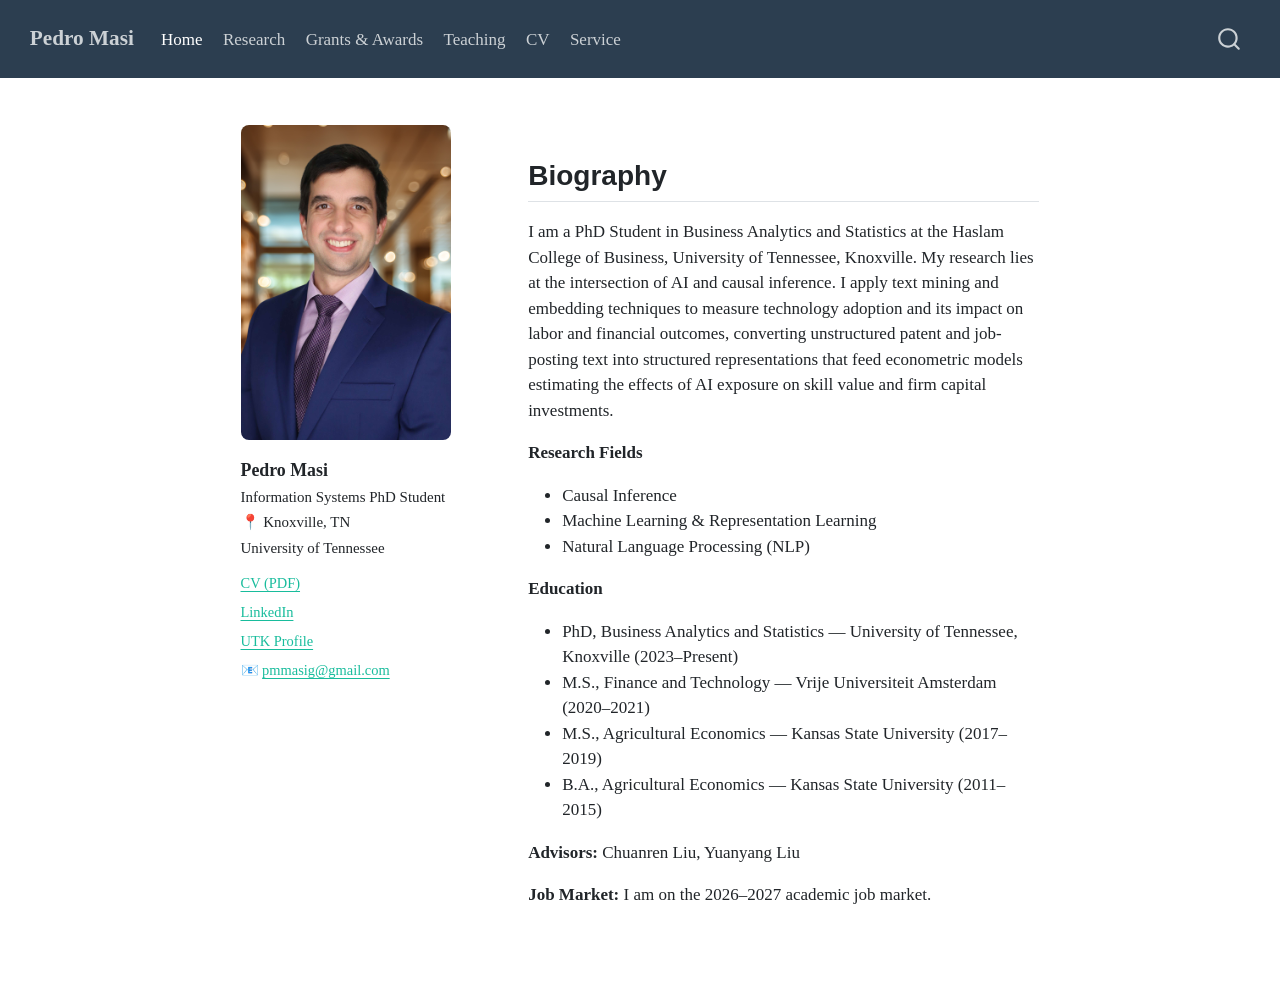
==== docs/index.html @ d35f0a18 "updated" ====
<!DOCTYPE html>
<html xmlns="http://www.w3.org/1999/xhtml" lang="en" xml:lang="en"><head>

<meta charset="utf-8">
<meta name="generator" content="quarto-1.9.37">

<meta name="viewport" content="width=device-width, initial-scale=1.0, user-scalable=yes">


<title>Pedro Masi</title>
<style>
/* Default styles provided by pandoc.
** See https://pandoc.org/MANUAL.html#variables-for-html for config info.
*/
code{white-space: pre-wrap;}
span.smallcaps{font-variant: small-caps;}
div.columns{display: flex; gap: min(4vw, 1.5em);}
div.column{flex: auto; overflow-x: auto;}
div.hanging-indent{margin-left: 1.5em; text-indent: -1.5em;}
ul.task-list{list-style: none;}
ul.task-list li input[type="checkbox"] {
  width: 0.8em;
  margin: 0 0.8em 0.2em -1em; /* quarto-specific, see https://github.com/quarto-dev/quarto-cli/issues/4556 */ 
  vertical-align: middle;
}
</style>


<script src="site_libs/quarto-nav/quarto-nav.js"></script>
<script src="site_libs/quarto-nav/headroom.min.js"></script>
<script src="site_libs/clipboard/clipboard.min.js"></script>
<script src="site_libs/quarto-search/autocomplete.umd.js"></script>
<script src="site_libs/quarto-search/fuse.min.js"></script>
<script src="site_libs/quarto-search/quarto-search.js"></script>
<meta name="quarto:offset" content="./">
<script src="site_libs/quarto-html/quarto.js" type="module"></script>
<script src="site_libs/quarto-html/tabsets/tabsets.js" type="module"></script>
<script src="site_libs/quarto-html/popper.min.js"></script>
<script src="site_libs/quarto-html/tippy.umd.min.js"></script>
<script src="site_libs/quarto-html/anchor.min.js"></script>
<link href="site_libs/quarto-html/tippy.css" rel="stylesheet">
<link href="site_libs/quarto-html/quarto-syntax-highlighting-7f8f88aac4f3542376d5c11b86a4c14d.css" rel="stylesheet" id="quarto-text-highlighting-styles">
<script src="site_libs/bootstrap/bootstrap.min.js"></script>
<link href="site_libs/bootstrap/bootstrap-icons.css" rel="stylesheet">
<link href="site_libs/bootstrap/bootstrap-6b423f165eeea3787de40cb4f8e821c3.min.css" rel="stylesheet" append-hash="true" id="quarto-bootstrap" data-mode="light">
<script id="quarto-search-options" type="application/json">{
  "location": "navbar",
  "copy-button": false,
  "collapse-after": 3,
  "panel-placement": "end",
  "type": "overlay",
  "limit": 50,
  "keyboard-shortcut": [
    "f",
    "/",
    "s"
  ],
  "show-item-context": false,
  "language": {
    "search-no-results-text": "No results",
    "search-matching-documents-text": "matching documents",
    "search-copy-link-title": "Copy link to search",
    "search-hide-matches-text": "Hide additional matches",
    "search-more-match-text": "more match in this document",
    "search-more-matches-text": "more matches in this document",
    "search-clear-button-title": "Clear",
    "search-text-placeholder": "",
    "search-detached-cancel-button-title": "Cancel",
    "search-submit-button-title": "Submit",
    "search-label": "Search"
  }
}</script>


<link rel="stylesheet" href="styles.css">
</head>

<body class="nav-fixed fullcontent quarto-light">

<div id="quarto-search-results"></div>
  <header id="quarto-header" class="headroom fixed-top">
    <nav class="navbar navbar-expand-lg " data-bs-theme="dark">
      <div class="navbar-container container-fluid">
      <div class="navbar-brand-container mx-auto">
    <a class="navbar-brand" href="./index.html">
    <span class="navbar-title">Pedro Masi</span>
    </a>
  </div>
            <div id="quarto-search" class="" title="Search"></div>
          <button class="navbar-toggler" type="button" data-bs-toggle="collapse" data-bs-target="#navbarCollapse" aria-controls="navbarCollapse" role="menu" aria-expanded="false" aria-label="Toggle navigation" onclick="if (window.quartoToggleHeadroom) { window.quartoToggleHeadroom(); }">
  <span class="navbar-toggler-icon"></span>
</button>
          <div class="collapse navbar-collapse" id="navbarCollapse">
            <ul class="navbar-nav navbar-nav-scroll me-auto">
  <li class="nav-item">
    <a class="nav-link active" href="./index.html" aria-current="page"> 
<span class="menu-text">Home</span></a>
  </li>  
  <li class="nav-item">
    <a class="nav-link" href="./research.html"> 
<span class="menu-text">Research</span></a>
  </li>  
  <li class="nav-item">
    <a class="nav-link" href="./grants_awards.html"> 
<span class="menu-text">Grants &amp; Awards</span></a>
  </li>  
  <li class="nav-item">
    <a class="nav-link" href="./teaching.html"> 
<span class="menu-text">Teaching</span></a>
  </li>  
  <li class="nav-item">
    <a class="nav-link" href="./cv.html"> 
<span class="menu-text">CV</span></a>
  </li>  
  <li class="nav-item">
    <a class="nav-link" href="./service.html"> 
<span class="menu-text">Service</span></a>
  </li>  
</ul>
          </div> <!-- /navcollapse -->
            <div class="quarto-navbar-tools">
</div>
      </div> <!-- /container-fluid -->
    </nav>
</header>
<!-- content -->
<div id="quarto-content" class="quarto-container page-columns page-rows-contents page-layout-article page-navbar">
<!-- sidebar -->
<!-- margin-sidebar -->
    
<!-- main -->
<main class="content" id="quarto-document-content"><header id="title-block-header" class="quarto-title-block"></header>




<div class="columns">
<div class="column" style="width:32%;">
<p><img src="pedro_portrait/side_caffee_pm.jpg" class="headshot img-fluid" width="210"></p>
<p style="margin-top:0.6em; margin-bottom:0;">
<strong style="font-size:1.05em;">Pedro Masi</strong><br> <span style="font-size:0.88em;">Information Systems PhD Student</span><br> <span style="font-size:0.88em;">📍 Knoxville, TN</span><br> <span style="font-size:0.88em;">University of Tennessee</span>
</p>
<p style="font-size:0.85em; line-height:2.0; margin-top:0.6em;">
<a href="./cv.html">CV (PDF)</a><br> <a href="https://www.linkedin.com/in/pedro-masi/">LinkedIn</a><br> <a href="https://haslam.utk.edu/people/profile/pedro-masi/">UTK Profile</a><br> 📧 <a href="mailto:pmmasig@gmail.com">pmmasig@gmail.com</a>
</p>
</div><div class="column" style="width:4%;">

</div><div class="column" style="width:64%;">
<section id="biography" class="level2">
<h2 class="anchored" data-anchor-id="biography">Biography</h2>
<p>I am a PhD Student in Business Analytics and Statistics at the Haslam College of Business, University of Tennessee, Knoxville. My research lies at the intersection of AI and causal inference. I apply text mining and embedding techniques to measure technology adoption and its impact on labor and financial outcomes, converting unstructured patent and job-posting text into structured representations that feed econometric models estimating the effects of AI exposure on skill value and firm capital investments.</p>
<p><strong>Research Fields</strong></p>
<ul>
<li>Causal Inference</li>
<li>Machine Learning &amp; Representation Learning</li>
<li>Natural Language Processing (NLP)</li>
</ul>
<p><strong>Education</strong></p>
<ul>
<li>PhD, Business Analytics and Statistics — University of Tennessee, Knoxville (2023–Present)</li>
<li>M.S., Finance and Technology — Vrije Universiteit Amsterdam (2020–2021)</li>
<li>M.S., Agricultural Economics — Kansas State University (2017–2019)</li>
<li>B.A., Agricultural Economics — Kansas State University (2011–2015)</li>
</ul>
<p><strong>Advisors:</strong> Chuanren Liu, Yuanyang Liu</p>
<p><strong>Job Market:</strong> I am on the 2026–2027 academic job market.</p>
</section>
</div>
</div>



</main> <!-- /main -->
<script id="quarto-html-after-body" type="application/javascript">
  window.document.addEventListener("DOMContentLoaded", function (event) {
    const icon = "";
    const anchorJS = new window.AnchorJS();
    anchorJS.options = {
      placement: 'right',
      icon: icon
    };
    anchorJS.add('.anchored');
    const isCodeAnnotation = (el) => {
      for (const clz of el.classList) {
        if (clz.startsWith('code-annotation-')) {                     
          return true;
        }
      }
      return false;
    }
    const onCopySuccess = function(e) {
      // button target
      const button = e.trigger;
      // don't keep focus
      button.blur();
      // flash "checked"
      button.classList.add('code-copy-button-checked');
      var currentTitle = button.getAttribute("title");
      button.setAttribute("title", "Copied!");
      let tooltip;
      if (window.bootstrap) {
        button.setAttribute("data-bs-toggle", "tooltip");
        button.setAttribute("data-bs-placement", "left");
        button.setAttribute("data-bs-title", "Copied!");
        tooltip = new bootstrap.Tooltip(button, 
          { trigger: "manual", 
            customClass: "code-copy-button-tooltip",
            offset: [0, -8]});
        tooltip.show();    
      }
      setTimeout(function() {
        if (tooltip) {
          tooltip.hide();
          button.removeAttribute("data-bs-title");
          button.removeAttribute("data-bs-toggle");
          button.removeAttribute("data-bs-placement");
        }
        button.setAttribute("title", currentTitle);
        button.classList.remove('code-copy-button-checked');
      }, 1000);
      // clear code selection
      e.clearSelection();
    }
    const getTextToCopy = function(trigger) {
      const outerScaffold = trigger.parentElement.cloneNode(true);
      const codeEl = outerScaffold.querySelector('code');
      for (const childEl of codeEl.children) {
        if (isCodeAnnotation(childEl)) {
          childEl.remove();
        }
      }
      return codeEl.innerText;
    }
    const clipboard = new window.ClipboardJS('.code-copy-button:not([data-in-quarto-modal])', {
      text: getTextToCopy
    });
    clipboard.on('success', onCopySuccess);
    if (window.document.getElementById('quarto-embedded-source-code-modal')) {
      const clipboardModal = new window.ClipboardJS('.code-copy-button[data-in-quarto-modal]', {
        text: getTextToCopy,
        container: window.document.getElementById('quarto-embedded-source-code-modal')
      });
      clipboardModal.on('success', onCopySuccess);
    }
      var localhostRegex = new RegExp(/^(?:http|https):\/\/localhost\:?[0-9]*\//);
      var mailtoRegex = new RegExp(/^mailto:/);
        var filterRegex = new RegExp('/' + window.location.host + '/');
      var isInternal = (href) => {
          return filterRegex.test(href) || localhostRegex.test(href) || mailtoRegex.test(href);
      }
      // Inspect non-navigation links and adorn them if external
     var links = window.document.querySelectorAll('a[href]:not(.nav-link):not(.navbar-brand):not(.toc-action):not(.sidebar-link):not(.sidebar-item-toggle):not(.pagination-link):not(.no-external):not([aria-hidden]):not(.dropdown-item):not(.quarto-navigation-tool):not(.about-link)');
      for (var i=0; i<links.length; i++) {
        const link = links[i];
        if (!isInternal(link.href)) {
          // undo the damage that might have been done by quarto-nav.js in the case of
          // links that we want to consider external
          if (link.dataset.originalHref !== undefined) {
            link.href = link.dataset.originalHref;
          }
        }
      }
    function tippyHover(el, contentFn, onTriggerFn, onUntriggerFn) {
      const config = {
        allowHTML: true,
        maxWidth: 500,
        delay: 100,
        arrow: false,
        appendTo: function(el) {
            return el.parentElement;
        },
        interactive: true,
        interactiveBorder: 10,
        theme: 'quarto',
        placement: 'bottom-start',
      };
      if (contentFn) {
        config.content = contentFn;
      }
      if (onTriggerFn) {
        config.onTrigger = onTriggerFn;
      }
      if (onUntriggerFn) {
        config.onUntrigger = onUntriggerFn;
      }
      window.tippy(el, config); 
    }
    const noterefs = window.document.querySelectorAll('a[role="doc-noteref"]');
    for (var i=0; i<noterefs.length; i++) {
      const ref = noterefs[i];
      tippyHover(ref, function() {
        // use id or data attribute instead here
        let href = ref.getAttribute('data-footnote-href') || ref.getAttribute('href');
        try { href = new URL(href).hash; } catch {}
        const id = href.replace(/^#\/?/, "");
        const note = window.document.getElementById(id);
        if (note) {
          return note.innerHTML;
        } else {
          return "";
        }
      });
    }
    const xrefs = window.document.querySelectorAll('a.quarto-xref');
    const processXRef = (id, note) => {
      // Strip column container classes
      const stripColumnClz = (el) => {
        el.classList.remove("page-full", "page-columns");
        if (el.children) {
          for (const child of el.children) {
            stripColumnClz(child);
          }
        }
      }
      stripColumnClz(note)
      if (id === null || id.startsWith('sec-')) {
        // Special case sections, only their first couple elements
        const container = document.createElement("div");
        if (note.children && note.children.length > 2) {
          container.appendChild(note.children[0].cloneNode(true));
          for (let i = 1; i < note.children.length; i++) {
            const child = note.children[i];
            if (child.tagName === "P" && child.innerText === "") {
              continue;
            } else {
              container.appendChild(child.cloneNode(true));
              break;
            }
          }
          if (window.Quarto?.typesetMath) {
            window.Quarto.typesetMath(container);
          }
          return container.innerHTML
        } else {
          if (window.Quarto?.typesetMath) {
            window.Quarto.typesetMath(note);
          }
          return note.innerHTML;
        }
      } else {
        // Remove any anchor links if they are present
        const anchorLink = note.querySelector('a.anchorjs-link');
        if (anchorLink) {
          anchorLink.remove();
        }
        if (window.Quarto?.typesetMath) {
          window.Quarto.typesetMath(note);
        }
        if (note.classList.contains("callout")) {
          return note.outerHTML;
        } else {
          return note.innerHTML;
        }
      }
    }
    for (var i=0; i<xrefs.length; i++) {
      const xref = xrefs[i];
      tippyHover(xref, undefined, function(instance) {
        instance.disable();
        let url = xref.getAttribute('href');
        let hash = undefined; 
        if (url.startsWith('#')) {
          hash = url;
        } else {
          try { hash = new URL(url).hash; } catch {}
        }
        if (hash) {
          const id = hash.replace(/^#\/?/, "");
          const note = window.document.getElementById(id);
          if (note !== null) {
            try {
              const html = processXRef(id, note.cloneNode(true));
              instance.setContent(html);
            } finally {
              instance.enable();
              instance.show();
            }
          } else {
            // See if we can fetch this
            fetch(url.split('#')[0])
            .then(res => res.text())
            .then(html => {
              const parser = new DOMParser();
              const htmlDoc = parser.parseFromString(html, "text/html");
              const note = htmlDoc.getElementById(id);
              if (note !== null) {
                const html = processXRef(id, note);
                instance.setContent(html);
              } 
            }).finally(() => {
              instance.enable();
              instance.show();
            });
          }
        } else {
          // See if we can fetch a full url (with no hash to target)
          // This is a special case and we should probably do some content thinning / targeting
          fetch(url)
          .then(res => res.text())
          .then(html => {
            const parser = new DOMParser();
            const htmlDoc = parser.parseFromString(html, "text/html");
            const note = htmlDoc.querySelector('main.content');
            if (note !== null) {
              // This should only happen for chapter cross references
              // (since there is no id in the URL)
              // remove the first header
              if (note.children.length > 0 && note.children[0].tagName === "HEADER") {
                note.children[0].remove();
              }
              const html = processXRef(null, note);
              instance.setContent(html);
            } 
          }).finally(() => {
            instance.enable();
            instance.show();
          });
        }
      }, function(instance) {
      });
    }
        let selectedAnnoteEl;
        const selectorForAnnotation = ( cell, annotation) => {
          let cellAttr = 'data-code-cell="' + cell + '"';
          let lineAttr = 'data-code-annotation="' +  annotation + '"';
          const selector = 'span[' + cellAttr + '][' + lineAttr + ']';
          return selector;
        }
        const selectCodeLines = (annoteEl) => {
          const doc = window.document;
          const targetCell = annoteEl.getAttribute("data-target-cell");
          const targetAnnotation = annoteEl.getAttribute("data-target-annotation");
          const annoteSpan = window.document.querySelector(selectorForAnnotation(targetCell, targetAnnotation));
          const lines = annoteSpan.getAttribute("data-code-lines").split(",");
          const lineIds = lines.map((line) => {
            return targetCell + "-" + line;
          })
          let top = null;
          let height = null;
          let parent = null;
          if (lineIds.length > 0) {
              //compute the position of the single el (top and bottom and make a div)
              const el = window.document.getElementById(lineIds[0]);
              top = el.offsetTop;
              height = el.offsetHeight;
              parent = el.parentElement.parentElement;
            if (lineIds.length > 1) {
              const lastEl = window.document.getElementById(lineIds[lineIds.length - 1]);
              const bottom = lastEl.offsetTop + lastEl.offsetHeight;
              height = bottom - top;
            }
            if (top !== null && height !== null && parent !== null) {
              // cook up a div (if necessary) and position it 
              let div = window.document.getElementById("code-annotation-line-highlight");
              if (div === null) {
                div = window.document.createElement("div");
                div.setAttribute("id", "code-annotation-line-highlight");
                div.style.position = 'absolute';
                parent.appendChild(div);
              }
              div.style.top = top - 2 + "px";
              div.style.height = height + 4 + "px";
              div.style.left = 0;
              let gutterDiv = window.document.getElementById("code-annotation-line-highlight-gutter");
              if (gutterDiv === null) {
                gutterDiv = window.document.createElement("div");
                gutterDiv.setAttribute("id", "code-annotation-line-highlight-gutter");
                gutterDiv.style.position = 'absolute';
                const codeCell = window.document.getElementById(targetCell);
                const gutter = codeCell.querySelector('.code-annotation-gutter');
                gutter.appendChild(gutterDiv);
              }
              gutterDiv.style.top = top - 2 + "px";
              gutterDiv.style.height = height + 4 + "px";
            }
            selectedAnnoteEl = annoteEl;
          }
        };
        const unselectCodeLines = () => {
          const elementsIds = ["code-annotation-line-highlight", "code-annotation-line-highlight-gutter"];
          elementsIds.forEach((elId) => {
            const div = window.document.getElementById(elId);
            if (div) {
              div.remove();
            }
          });
          selectedAnnoteEl = undefined;
        };
          // Handle positioning of the toggle
      window.addEventListener(
        "resize",
        throttle(() => {
          elRect = undefined;
          if (selectedAnnoteEl) {
            selectCodeLines(selectedAnnoteEl);
          }
        }, 10)
      );
      function throttle(fn, ms) {
      let throttle = false;
      let timer;
        return (...args) => {
          if(!throttle) { // first call gets through
              fn.apply(this, args);
              throttle = true;
          } else { // all the others get throttled
              if(timer) clearTimeout(timer); // cancel #2
              timer = setTimeout(() => {
                fn.apply(this, args);
                timer = throttle = false;
              }, ms);
          }
        };
      }
        // Attach click handler to the DT
        const annoteDls = window.document.querySelectorAll('dt[data-target-cell]');
        for (const annoteDlNode of annoteDls) {
          annoteDlNode.addEventListener('click', (event) => {
            const clickedEl = event.target;
            if (clickedEl !== selectedAnnoteEl) {
              unselectCodeLines();
              const activeEl = window.document.querySelector('dt[data-target-cell].code-annotation-active');
              if (activeEl) {
                activeEl.classList.remove('code-annotation-active');
              }
              selectCodeLines(clickedEl);
              clickedEl.classList.add('code-annotation-active');
            } else {
              // Unselect the line
              unselectCodeLines();
              clickedEl.classList.remove('code-annotation-active');
            }
          });
        }
    const findCites = (el) => {
      const parentEl = el.parentElement;
      if (parentEl) {
        const cites = parentEl.dataset.cites;
        if (cites) {
          return {
            el,
            cites: cites.split(' ')
          };
        } else {
          return findCites(el.parentElement)
        }
      } else {
        return undefined;
      }
    };
    var bibliorefs = window.document.querySelectorAll('a[role="doc-biblioref"]');
    for (var i=0; i<bibliorefs.length; i++) {
      const ref = bibliorefs[i];
      const citeInfo = findCites(ref);
      if (citeInfo) {
        tippyHover(citeInfo.el, function() {
          var popup = window.document.createElement('div');
          citeInfo.cites.forEach(function(cite) {
            var citeDiv = window.document.createElement('div');
            citeDiv.classList.add('hanging-indent');
            citeDiv.classList.add('csl-entry');
            var biblioDiv = window.document.getElementById('ref-' + cite);
            if (biblioDiv) {
              citeDiv.innerHTML = biblioDiv.innerHTML;
            }
            popup.appendChild(citeDiv);
          });
          return popup.innerHTML;
        });
      }
    }
  });
  </script>
</div> <!-- /content -->




</body></html>
---- docs/site_libs/quarto-html/tippy.css ----
.tippy-box[data-animation=fade][data-state=hidden]{opacity:0}[data-tippy-root]{max-width:calc(100vw - 10px)}.tippy-box{position:relative;background-color:#333;color:#fff;border-radius:4px;font-size:14px;line-height:1.4;white-space:normal;outline:0;transition-property:transform,visibility,opacity}.tippy-box[data-placement^=top]>.tippy-arrow{bottom:0}.tippy-box[data-placement^=top]>.tippy-arrow:before{bottom:-7px;left:0;border-width:8px 8px 0;border-top-color:initial;transform-origin:center top}.tippy-box[data-placement^=bottom]>.tippy-arrow{top:0}.tippy-box[data-placement^=bottom]>.tippy-arrow:before{top:-7px;left:0;border-width:0 8px 8px;border-bottom-color:initial;transform-origin:center bottom}.tippy-box[data-placement^=left]>.tippy-arrow{right:0}.tippy-box[data-placement^=left]>.tippy-arrow:before{border-width:8px 0 8px 8px;border-left-color:initial;right:-7px;transform-origin:center left}.tippy-box[data-placement^=right]>.tippy-arrow{left:0}.tippy-box[data-placement^=right]>.tippy-arrow:before{left:-7px;border-width:8px 8px 8px 0;border-right-color:initial;transform-origin:center right}.tippy-box[data-inertia][data-state=visible]{transition-timing-function:cubic-bezier(.54,1.5,.38,1.11)}.tippy-arrow{width:16px;height:16px;color:#333}.tippy-arrow:before{content:"";position:absolute;border-color:transparent;border-style:solid}.tippy-content{position:relative;padding:5px 9px;z-index:1}
---- docs/site_libs/quarto-html/quarto-syntax-highlighting-7f8f88aac4f3542376d5c11b86a4c14d.css ----
/* quarto syntax highlight colors */
:root {
  --quarto-hl-ot-color: #003B4F;
  --quarto-hl-at-color: #657422;
  --quarto-hl-ss-color: #20794D;
  --quarto-hl-an-color: #5E5E5E;
  --quarto-hl-fu-color: #4758AB;
  --quarto-hl-st-color: #20794D;
  --quarto-hl-cf-color: #003B4F;
  --quarto-hl-op-color: #5E5E5E;
  --quarto-hl-er-color: #AD0000;
  --quarto-hl-bn-color: #AD0000;
  --quarto-hl-al-color: #AD0000;
  --quarto-hl-va-color: #111111;
  --quarto-hl-bu-color: inherit;
  --quarto-hl-ex-color: inherit;
  --quarto-hl-pp-color: #AD0000;
  --quarto-hl-in-color: #5E5E5E;
  --quarto-hl-vs-color: #20794D;
  --quarto-hl-wa-color: #5E5E5E;
  --quarto-hl-do-color: #5E5E5E;
  --quarto-hl-im-color: #00769E;
  --quarto-hl-ch-color: #20794D;
  --quarto-hl-dt-color: #AD0000;
  --quarto-hl-fl-color: #AD0000;
  --quarto-hl-co-color: #5E5E5E;
  --quarto-hl-cv-color: #5E5E5E;
  --quarto-hl-cn-color: #8f5902;
  --quarto-hl-sc-color: #5E5E5E;
  --quarto-hl-dv-color: #AD0000;
  --quarto-hl-kw-color: #003B4F;
}

/* other quarto variables */
:root {
  --quarto-font-monospace: SFMono-Regular, Menlo, Monaco, Consolas, "Liberation Mono", "Courier New", monospace;
}

/* syntax highlight based on Pandoc's rules */
pre > code.sourceCode > span {
  color: #003B4F;
}

code.sourceCode > span {
  color: #003B4F;
}

div.sourceCode,
div.sourceCode pre.sourceCode {
  color: #003B4F;
}

/* Normal */
code span {
  color: #003B4F;
}

/* Alert */
code span.al {
  color: #AD0000;
  font-style: inherit;
}

/* Annotation */
code span.an {
  color: #5E5E5E;
  font-style: inherit;
}

/* Attribute */
code span.at {
  color: #657422;
  font-style: inherit;
}

/* BaseN */
code span.bn {
  color: #AD0000;
  font-style: inherit;
}

/* BuiltIn */
code span.bu {
  font-style: inherit;
}

/* ControlFlow */
code span.cf {
  color: #003B4F;
  font-weight: bold;
  font-style: inherit;
}

/* Char */
code span.ch {
  color: #20794D;
  font-style: inherit;
}

/* Constant */
code span.cn {
  color: #8f5902;
  font-style: inherit;
}

/* Comment */
code span.co {
  color: #5E5E5E;
  font-style: inherit;
}

/* CommentVar */
code span.cv {
  color: #5E5E5E;
  font-style: italic;
}

/* Documentation */
code span.do {
  color: #5E5E5E;
  font-style: italic;
}

/* DataType */
code span.dt {
  color: #AD0000;
  font-style: inherit;
}

/* DecVal */
code span.dv {
  color: #AD0000;
  font-style: inherit;
}

/* Error */
code span.er {
  color: #AD0000;
  font-style: inherit;
}

/* Extension */
code span.ex {
  font-style: inherit;
}

/* Float */
code span.fl {
  color: #AD0000;
  font-style: inherit;
}

/* Function */
code span.fu {
  color: #4758AB;
  font-style: inherit;
}

/* Import */
code span.im {
  color: #00769E;
  font-style: inherit;
}

/* Information */
code span.in {
  color: #5E5E5E;
  font-style: inherit;
}

/* Keyword */
code span.kw {
  color: #003B4F;
  font-weight: bold;
  font-style: inherit;
}

/* Operator */
code span.op {
  color: #5E5E5E;
  font-style: inherit;
}

/* Other */
code span.ot {
  color: #003B4F;
  font-style: inherit;
}

/* Preprocessor */
code span.pp {
  color: #AD0000;
  font-style: inherit;
}

/* SpecialChar */
code span.sc {
  color: #5E5E5E;
  font-style: inherit;
}

/* SpecialString */
code span.ss {
  color: #20794D;
  font-style: inherit;
}

/* String */
code span.st {
  color: #20794D;
  font-style: inherit;
}

/* Variable */
code span.va {
  color: #111111;
  font-style: inherit;
}

/* VerbatimString */
code span.vs {
  color: #20794D;
  font-style: inherit;
}

/* Warning */
code span.wa {
  color: #5E5E5E;
  font-style: italic;
}

.prevent-inlining {
  content: "</";
}

/*# sourceMappingURL=789ad8cd35626ba772517505b42a116e.css.map */
---- docs/styles.css ----
body {
  font-family: "Georgia", serif;
}

.navbar-brand {
  font-weight: bold;
}

.headshot {
  border-radius: 8px;
  max-width: 100%;
}

h1, h2, h3 {
  font-family: "Helvetica Neue", sans-serif;
}

.paper-entry {
  margin-bottom: 2rem;
  border-bottom: 1px solid #eee;
  padding-bottom: 1.5rem;
}
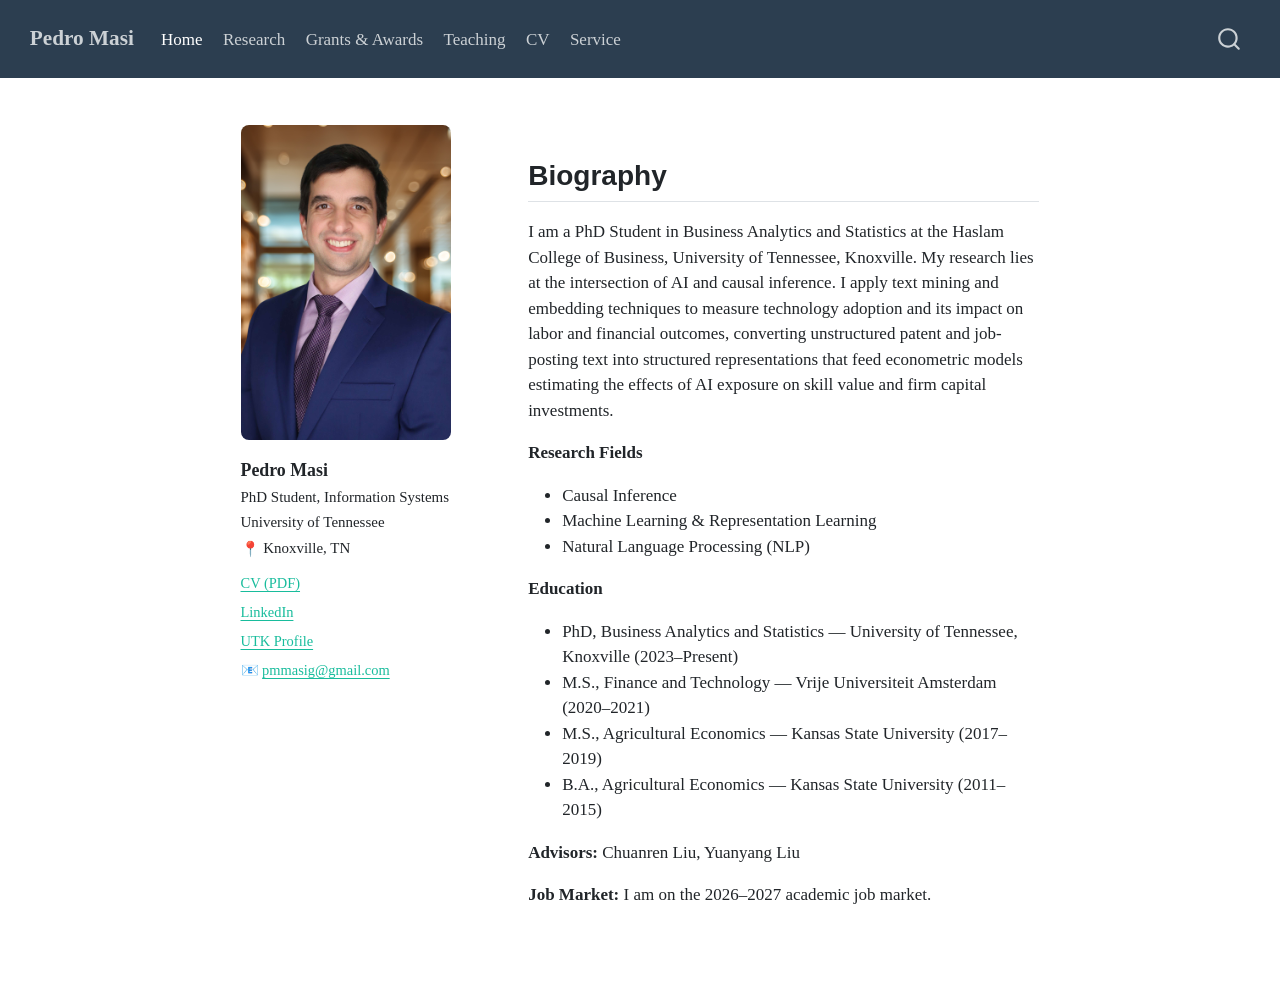
==== commit 045fd422: "Updated documents" ====
--- a/docs/index.html
+++ b/docs/index.html
@@ -138,7 +138,7 @@
 <div class="column" style="width:32%;">
 <p><img src="pedro_portrait/side_caffee_pm.jpg" class="headshot img-fluid" width="210"></p>
 <p style="margin-top:0.6em; margin-bottom:0;">
-<strong style="font-size:1.05em;">Pedro Masi</strong><br> <span style="font-size:0.88em;">Information Systems PhD Student</span><br> <span style="font-size:0.88em;">📍 Knoxville, TN</span><br> <span style="font-size:0.88em;">University of Tennessee</span>
+<strong style="font-size:1.05em;">Pedro Masi</strong><br> <span style="font-size:0.88em;">PhD Student, Information Systems</span><br> <span style="font-size:0.88em;">University of Tennessee</span><br> <span style="font-size:0.88em;"><span style="vertical-align:middle;">📍</span> Knoxville, TN</span>
 </p>
 <p style="font-size:0.85em; line-height:2.0; margin-top:0.6em;">
 <a href="./cv.html">CV (PDF)</a><br> <a href="https://www.linkedin.com/in/pedro-masi/">LinkedIn</a><br> <a href="https://haslam.utk.edu/people/profile/pedro-masi/">UTK Profile</a><br> 📧 <a href="mailto:pmmasig@gmail.com">pmmasig@gmail.com</a>
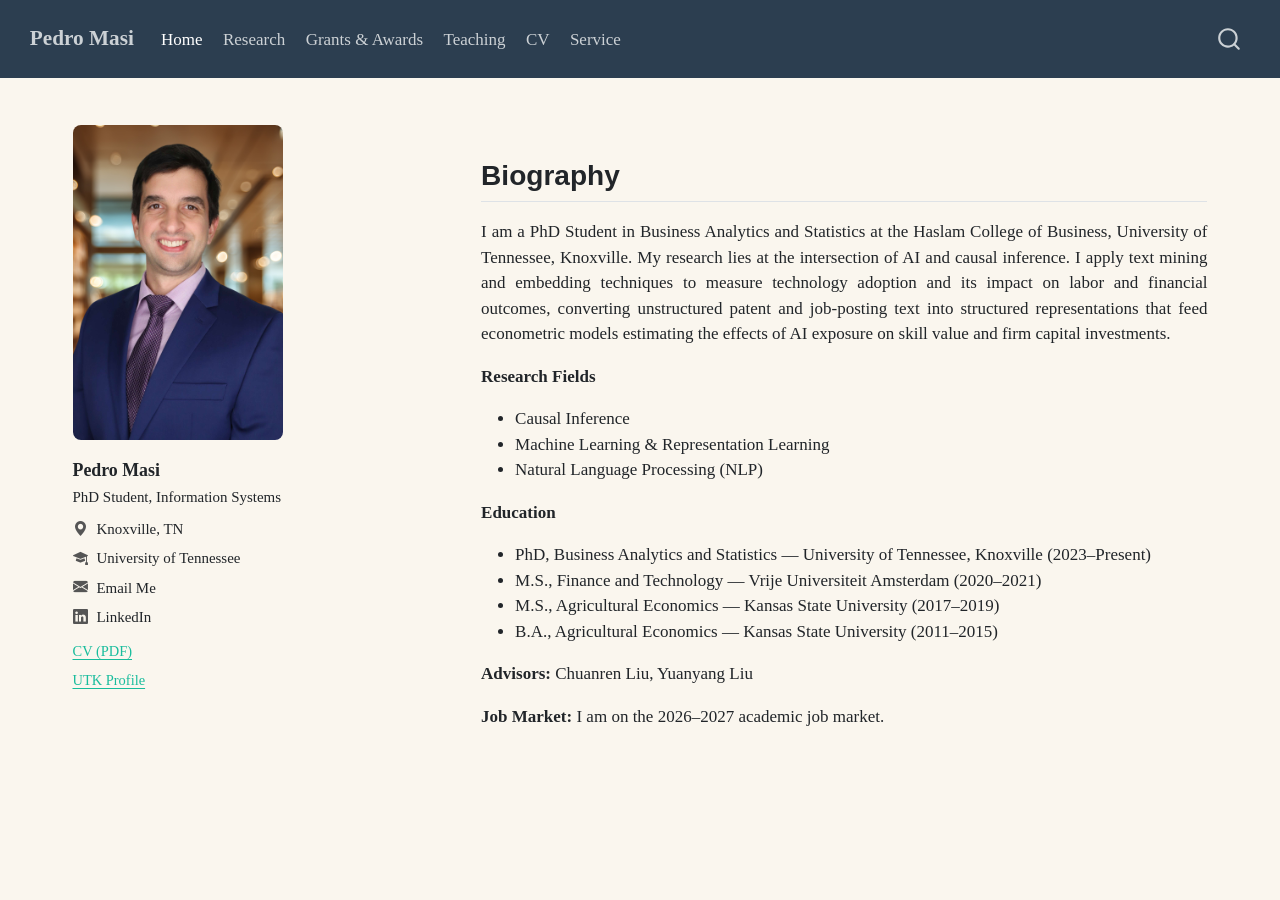
==== commit 14b9a838: "Restyle homepage and research page Widen home page layout, add cream background, justify body text, " ====
--- a/docs/index.html
+++ b/docs/index.html
@@ -75,7 +75,7 @@
 <link rel="stylesheet" href="styles.css">
 </head>
 
-<body class="nav-fixed fullcontent quarto-light">
+<body class="nav-fixed quarto-light">
 
 <div id="quarto-search-results"></div>
   <header id="quarto-header" class="headroom fixed-top">
@@ -124,12 +124,12 @@
     </nav>
 </header>
 <!-- content -->
-<div id="quarto-content" class="quarto-container page-columns page-rows-contents page-layout-article page-navbar">
+<div id="quarto-content" class="quarto-container page-columns page-rows-contents page-layout-full page-navbar">
 <!-- sidebar -->
 <!-- margin-sidebar -->
     
 <!-- main -->
-<main class="content" id="quarto-document-content"><header id="title-block-header" class="quarto-title-block"></header>
+<main class="content column-page" id="quarto-document-content"><header id="title-block-header" class="quarto-title-block"></header>
 
 
 
@@ -138,10 +138,24 @@
 <div class="column" style="width:32%;">
 <p><img src="pedro_portrait/side_caffee_pm.jpg" class="headshot img-fluid" width="210"></p>
 <p style="margin-top:0.6em; margin-bottom:0;">
-<strong style="font-size:1.05em;">Pedro Masi</strong><br> <span style="font-size:0.88em;">PhD Student, Information Systems</span><br> <span style="font-size:0.88em;">University of Tennessee</span><br> <span style="font-size:0.88em;"><span style="vertical-align:middle;">📍</span> Knoxville, TN</span>
+<strong style="font-size:1.05em;">Pedro Masi</strong><br> <span style="font-size:0.88em;">PhD Student, Information Systems</span>
 </p>
+<div class="contact-list">
+<div class="contact-row">
+<i class="bi bi-geo-alt-fill"></i><span>Knoxville, TN</span>
+</div>
+<div class="contact-row">
+<i class="bi bi-mortarboard-fill"></i><span>University of Tennessee</span>
+</div>
+<div class="contact-row">
+<i class="bi bi-envelope-fill"></i><span><a href="mailto:pmmasig@gmail.com">Email Me</a></span>
+</div>
+<div class="contact-row">
+<i class="bi bi-linkedin"></i><span><a href="https://www.linkedin.com/in/pedro-masi/" target="_blank" rel="noopener">LinkedIn</a></span>
+</div>
+</div>
 <p style="font-size:0.85em; line-height:2.0; margin-top:0.6em;">
-<a href="./cv.html">CV (PDF)</a><br> <a href="https://www.linkedin.com/in/pedro-masi/">LinkedIn</a><br> <a href="https://haslam.utk.edu/people/profile/pedro-masi/">UTK Profile</a><br> 📧 <a href="mailto:pmmasig@gmail.com">pmmasig@gmail.com</a>
+<a href="./cv.html">CV (PDF)</a><br> <a href="https://haslam.utk.edu/people/profile/pedro-masi/">UTK Profile</a>
 </p>
 </div><div class="column" style="width:4%;">
 
--- a/docs/styles.css
+++ b/docs/styles.css
@@ -1,5 +1,11 @@
 body {
   font-family: "Georgia", serif;
+  background-color: #faf6ee;
+}
+
+p {
+  text-align: justify;
+  hyphens: auto;
 }
 
 .navbar-brand {
@@ -20,3 +26,38 @@
   border-bottom: 1px solid #eee;
   padding-bottom: 1.5rem;
 }
+
+.presented-placeholder {
+  display: block;
+  color: #999;
+  font-size: 0.85em;
+  font-style: italic;
+}
+
+.contact-list {
+  margin-top: 0.6em;
+  font-size: 0.88em;
+}
+
+.contact-row {
+  display: flex;
+  align-items: center;
+  gap: 0.5em;
+  margin-bottom: 0.45em;
+}
+
+.contact-row i {
+  width: 1.1em;
+  flex-shrink: 0;
+  text-align: center;
+  color: #555;
+}
+
+.contact-row a {
+  color: inherit;
+  text-decoration: none;
+}
+
+.contact-row a:hover {
+  text-decoration: underline;
+}
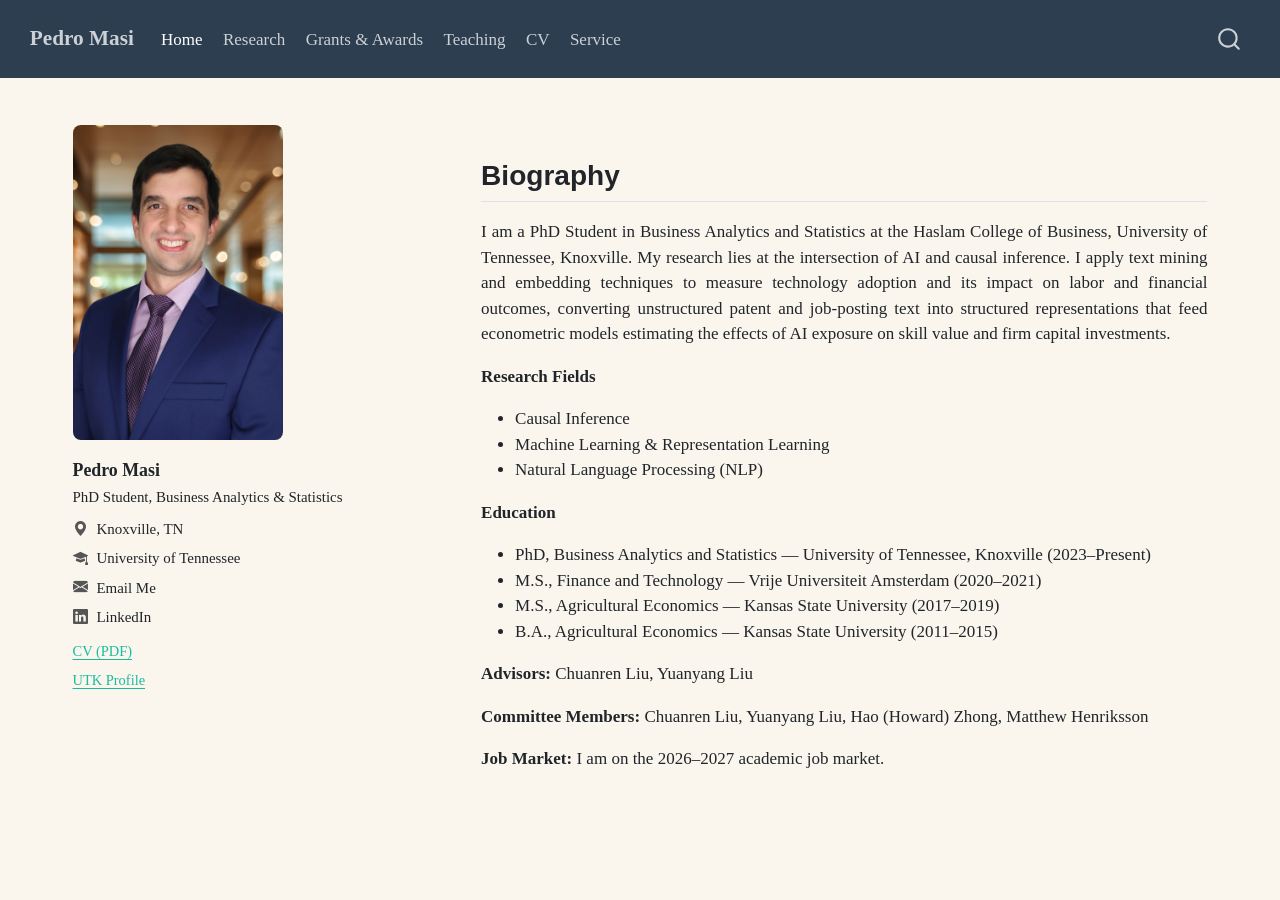
==== commit 809c13f4: "Update title to Business Analytics & Statistics, add committee members Aligns homepage title with bi" ====
--- a/docs/index.html
+++ b/docs/index.html
@@ -138,7 +138,7 @@
 <div class="column" style="width:32%;">
 <p><img src="pedro_portrait/side_caffee_pm.jpg" class="headshot img-fluid" width="210"></p>
 <p style="margin-top:0.6em; margin-bottom:0;">
-<strong style="font-size:1.05em;">Pedro Masi</strong><br> <span style="font-size:0.88em;">PhD Student, Information Systems</span>
+<strong style="font-size:1.05em;">Pedro Masi</strong><br> <span style="font-size:0.88em;">PhD Student, Business Analytics &amp; Statistics</span>
 </p>
 <div class="contact-list">
 <div class="contact-row">
@@ -177,6 +177,7 @@
 <li>B.A., Agricultural Economics — Kansas State University (2011–2015)</li>
 </ul>
 <p><strong>Advisors:</strong> Chuanren Liu, Yuanyang Liu</p>
+<p><strong>Committee Members:</strong> Chuanren Liu, Yuanyang Liu, Hao (Howard) Zhong, Matthew Henriksson</p>
 <p><strong>Job Market:</strong> I am on the 2026–2027 academic job market.</p>
 </section>
 </div>
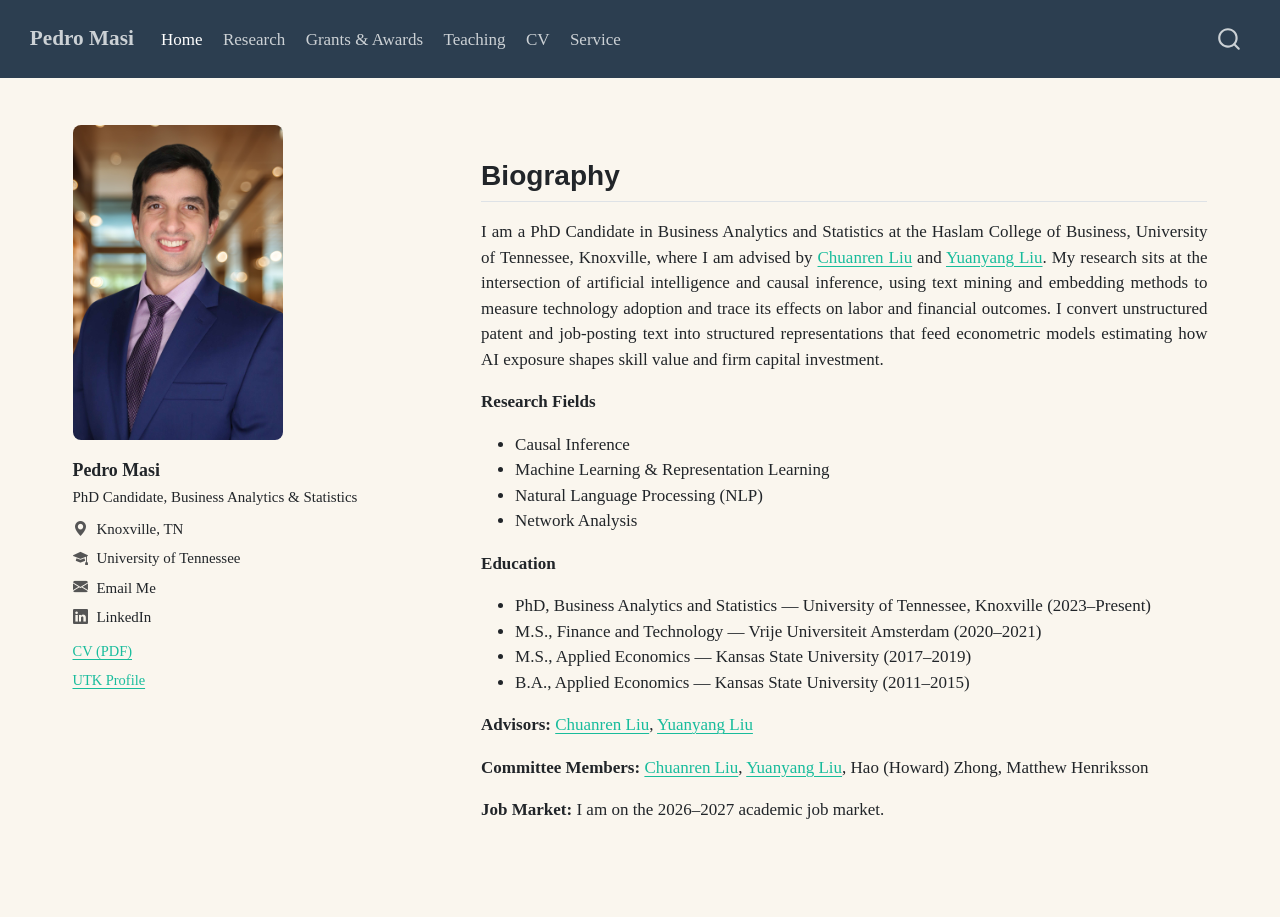
==== commit 9868cbed: "Rebuild site with latest homepage changes Co-Authored-By: Claude Sonnet 5.5 <noreply@anthropic.com>" ====
--- a/docs/index.html
+++ b/docs/index.html
@@ -138,7 +138,7 @@
 <div class="column" style="width:32%;">
 <p><img src="pedro_portrait/side_caffee_pm.jpg" class="headshot img-fluid" width="210"></p>
 <p style="margin-top:0.6em; margin-bottom:0;">
-<strong style="font-size:1.05em;">Pedro Masi</strong><br> <span style="font-size:0.88em;">PhD Student, Business Analytics &amp; Statistics</span>
+<strong style="font-size:1.05em;">Pedro Masi</strong><br> <span style="font-size:0.88em;">PhD Candidate, Business Analytics &amp; Statistics</span>
 </p>
 <div class="contact-list">
 <div class="contact-row">
@@ -162,22 +162,23 @@
 </div><div class="column" style="width:64%;">
 <section id="biography" class="level2">
 <h2 class="anchored" data-anchor-id="biography">Biography</h2>
-<p>I am a PhD Student in Business Analytics and Statistics at the Haslam College of Business, University of Tennessee, Knoxville. My research lies at the intersection of AI and causal inference. I apply text mining and embedding techniques to measure technology adoption and its impact on labor and financial outcomes, converting unstructured patent and job-posting text into structured representations that feed econometric models estimating the effects of AI exposure on skill value and firm capital investments.</p>
+<p>I am a PhD Candidate in Business Analytics and Statistics at the Haslam College of Business, University of Tennessee, Knoxville, where I am advised by <a href="https://datalab.utk.edu/charles-liu/">Chuanren Liu</a> and <a href="https://sites.google.com/site/yuanyangliuhome">Yuanyang Liu</a>. My research sits at the intersection of artificial intelligence and causal inference, using text mining and embedding methods to measure technology adoption and trace its effects on labor and financial outcomes. I convert unstructured patent and job-posting text into structured representations that feed econometric models estimating how AI exposure shapes skill value and firm capital investment.</p>
 <p><strong>Research Fields</strong></p>
 <ul>
 <li>Causal Inference</li>
 <li>Machine Learning &amp; Representation Learning</li>
 <li>Natural Language Processing (NLP)</li>
+<li>Network Analysis</li>
 </ul>
 <p><strong>Education</strong></p>
 <ul>
 <li>PhD, Business Analytics and Statistics — University of Tennessee, Knoxville (2023–Present)</li>
 <li>M.S., Finance and Technology — Vrije Universiteit Amsterdam (2020–2021)</li>
-<li>M.S., Agricultural Economics — Kansas State University (2017–2019)</li>
-<li>B.A., Agricultural Economics — Kansas State University (2011–2015)</li>
+<li>M.S., Applied Economics — Kansas State University (2017–2019)</li>
+<li>B.A., Applied Economics — Kansas State University (2011–2015)</li>
 </ul>
-<p><strong>Advisors:</strong> Chuanren Liu, Yuanyang Liu</p>
-<p><strong>Committee Members:</strong> Chuanren Liu, Yuanyang Liu, Hao (Howard) Zhong, Matthew Henriksson</p>
+<p><strong>Advisors:</strong> <a href="https://datalab.utk.edu/charles-liu/">Chuanren Liu</a>, <a href="https://sites.google.com/site/yuanyangliuhome">Yuanyang Liu</a></p>
+<p><strong>Committee Members:</strong> <a href="https://datalab.utk.edu/charles-liu/">Chuanren Liu</a>, <a href="https://sites.google.com/site/yuanyangliuhome">Yuanyang Liu</a>, Hao (Howard) Zhong, Matthew Henriksson</p>
 <p><strong>Job Market:</strong> I am on the 2026–2027 academic job market.</p>
 </section>
 </div>
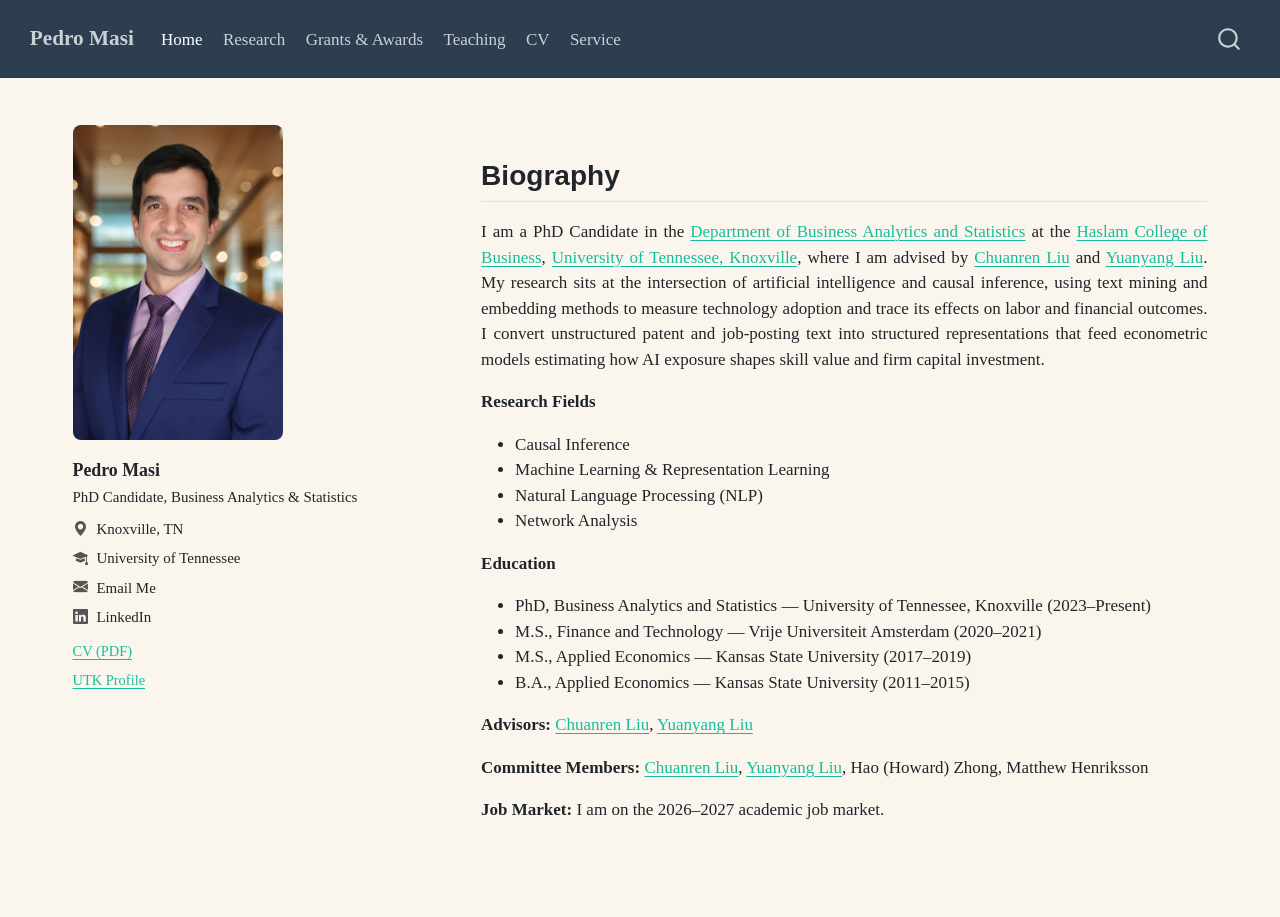
==== commit e2f47957: "updated hyperlinks" ====
--- a/docs/index.html
+++ b/docs/index.html
@@ -162,7 +162,7 @@
 </div><div class="column" style="width:64%;">
 <section id="biography" class="level2">
 <h2 class="anchored" data-anchor-id="biography">Biography</h2>
-<p>I am a PhD Candidate in Business Analytics and Statistics at the Haslam College of Business, University of Tennessee, Knoxville, where I am advised by <a href="https://datalab.utk.edu/charles-liu/">Chuanren Liu</a> and <a href="https://sites.google.com/site/yuanyangliuhome">Yuanyang Liu</a>. My research sits at the intersection of artificial intelligence and causal inference, using text mining and embedding methods to measure technology adoption and trace its effects on labor and financial outcomes. I convert unstructured patent and job-posting text into structured representations that feed econometric models estimating how AI exposure shapes skill value and firm capital investment.</p>
+<p>I am a PhD Candidate in the <a href="https://haslam.utk.edu/business-analytics-statistics/">Department of Business Analytics and Statistics</a> at the <a href="https://haslam.utk.edu/">Haslam College of Business</a>, <a href="https://www.utk.edu/">University of Tennessee, Knoxville</a>, where I am advised by <a href="https://datalab.utk.edu/charles-liu/">Chuanren Liu</a> and <a href="https://sites.google.com/site/yuanyangliuhome">Yuanyang Liu</a>. My research sits at the intersection of artificial intelligence and causal inference, using text mining and embedding methods to measure technology adoption and trace its effects on labor and financial outcomes. I convert unstructured patent and job-posting text into structured representations that feed econometric models estimating how AI exposure shapes skill value and firm capital investment.</p>
 <p><strong>Research Fields</strong></p>
 <ul>
 <li>Causal Inference</li>
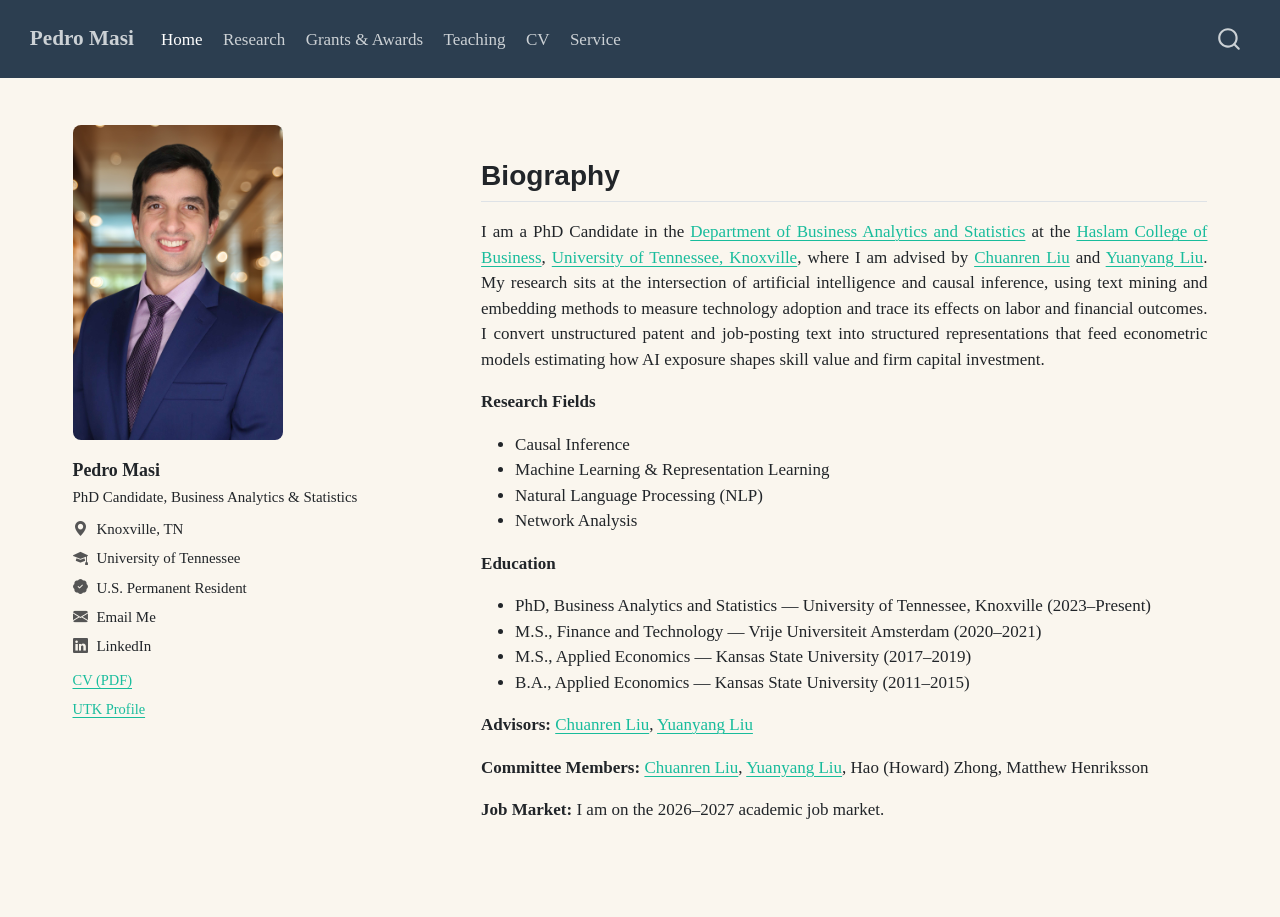
==== commit f2405228: "updated profile info" ====
--- a/docs/index.html
+++ b/docs/index.html
@@ -148,6 +148,9 @@
 <i class="bi bi-mortarboard-fill"></i><span>University of Tennessee</span>
 </div>
 <div class="contact-row">
+<i class="bi bi-patch-check-fill"></i><span>U.S. Permanent Resident</span>
+</div>
+<div class="contact-row">
 <i class="bi bi-envelope-fill"></i><span><a href="mailto:pmmasig@gmail.com">Email Me</a></span>
 </div>
 <div class="contact-row">
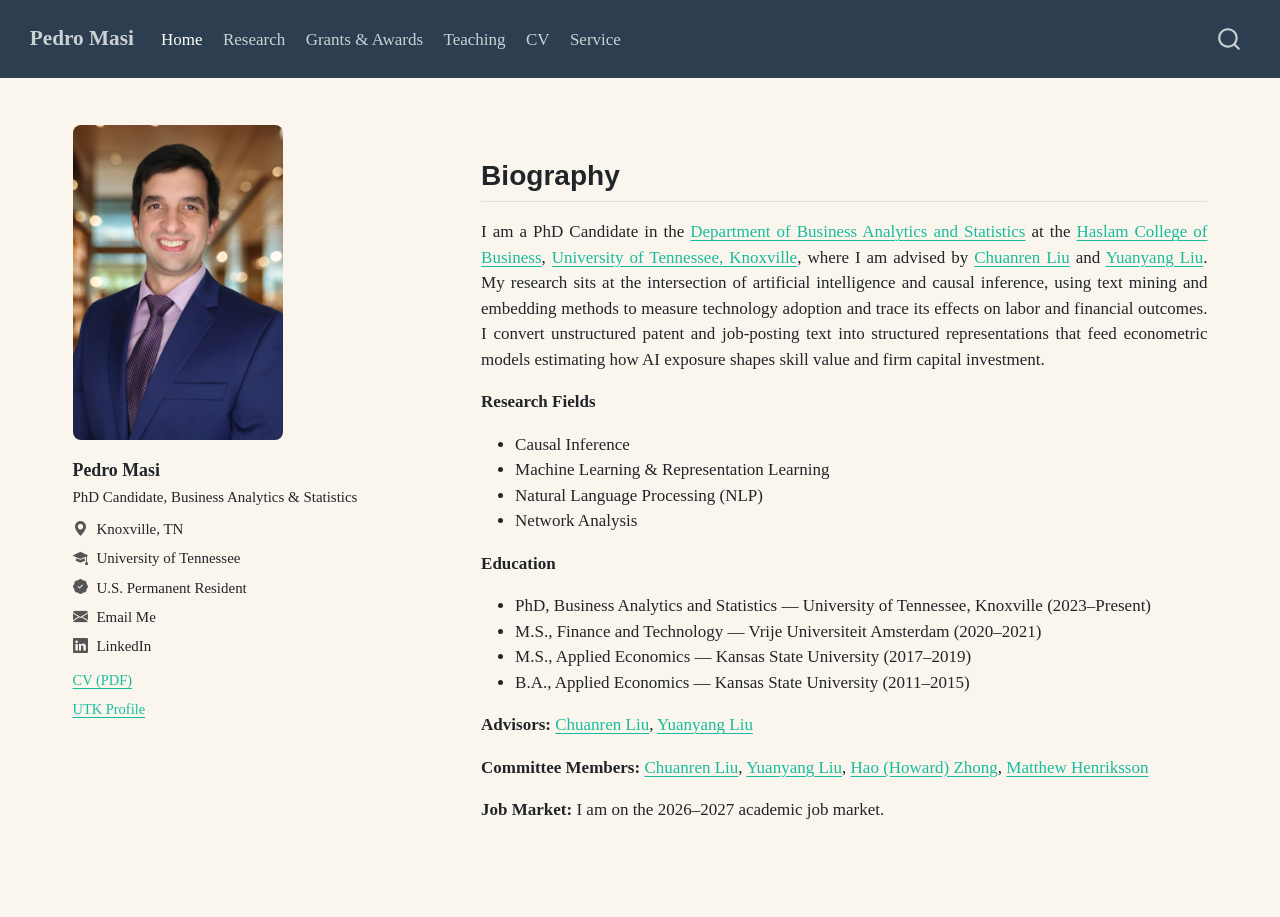
==== commit 04226a01: "updated advisor's hyperlink" ====
--- a/docs/index.html
+++ b/docs/index.html
@@ -181,7 +181,7 @@
 <li>B.A., Applied Economics — Kansas State University (2011–2015)</li>
 </ul>
 <p><strong>Advisors:</strong> <a href="https://datalab.utk.edu/charles-liu/">Chuanren Liu</a>, <a href="https://sites.google.com/site/yuanyangliuhome">Yuanyang Liu</a></p>
-<p><strong>Committee Members:</strong> <a href="https://datalab.utk.edu/charles-liu/">Chuanren Liu</a>, <a href="https://sites.google.com/site/yuanyangliuhome">Yuanyang Liu</a>, Hao (Howard) Zhong, Matthew Henriksson</p>
+<p><strong>Committee Members:</strong> <a href="https://datalab.utk.edu/charles-liu/">Chuanren Liu</a>, <a href="https://sites.google.com/site/yuanyangliuhome">Yuanyang Liu</a>, <a href="https://escp.eu/faculty-research/faculty-members/zhong-hao">Hao (Howard) Zhong</a>, <a href="https://www.mhenriksson.com/">Matthew Henriksson</a></p>
 <p><strong>Job Market:</strong> I am on the 2026–2027 academic job market.</p>
 </section>
 </div>
